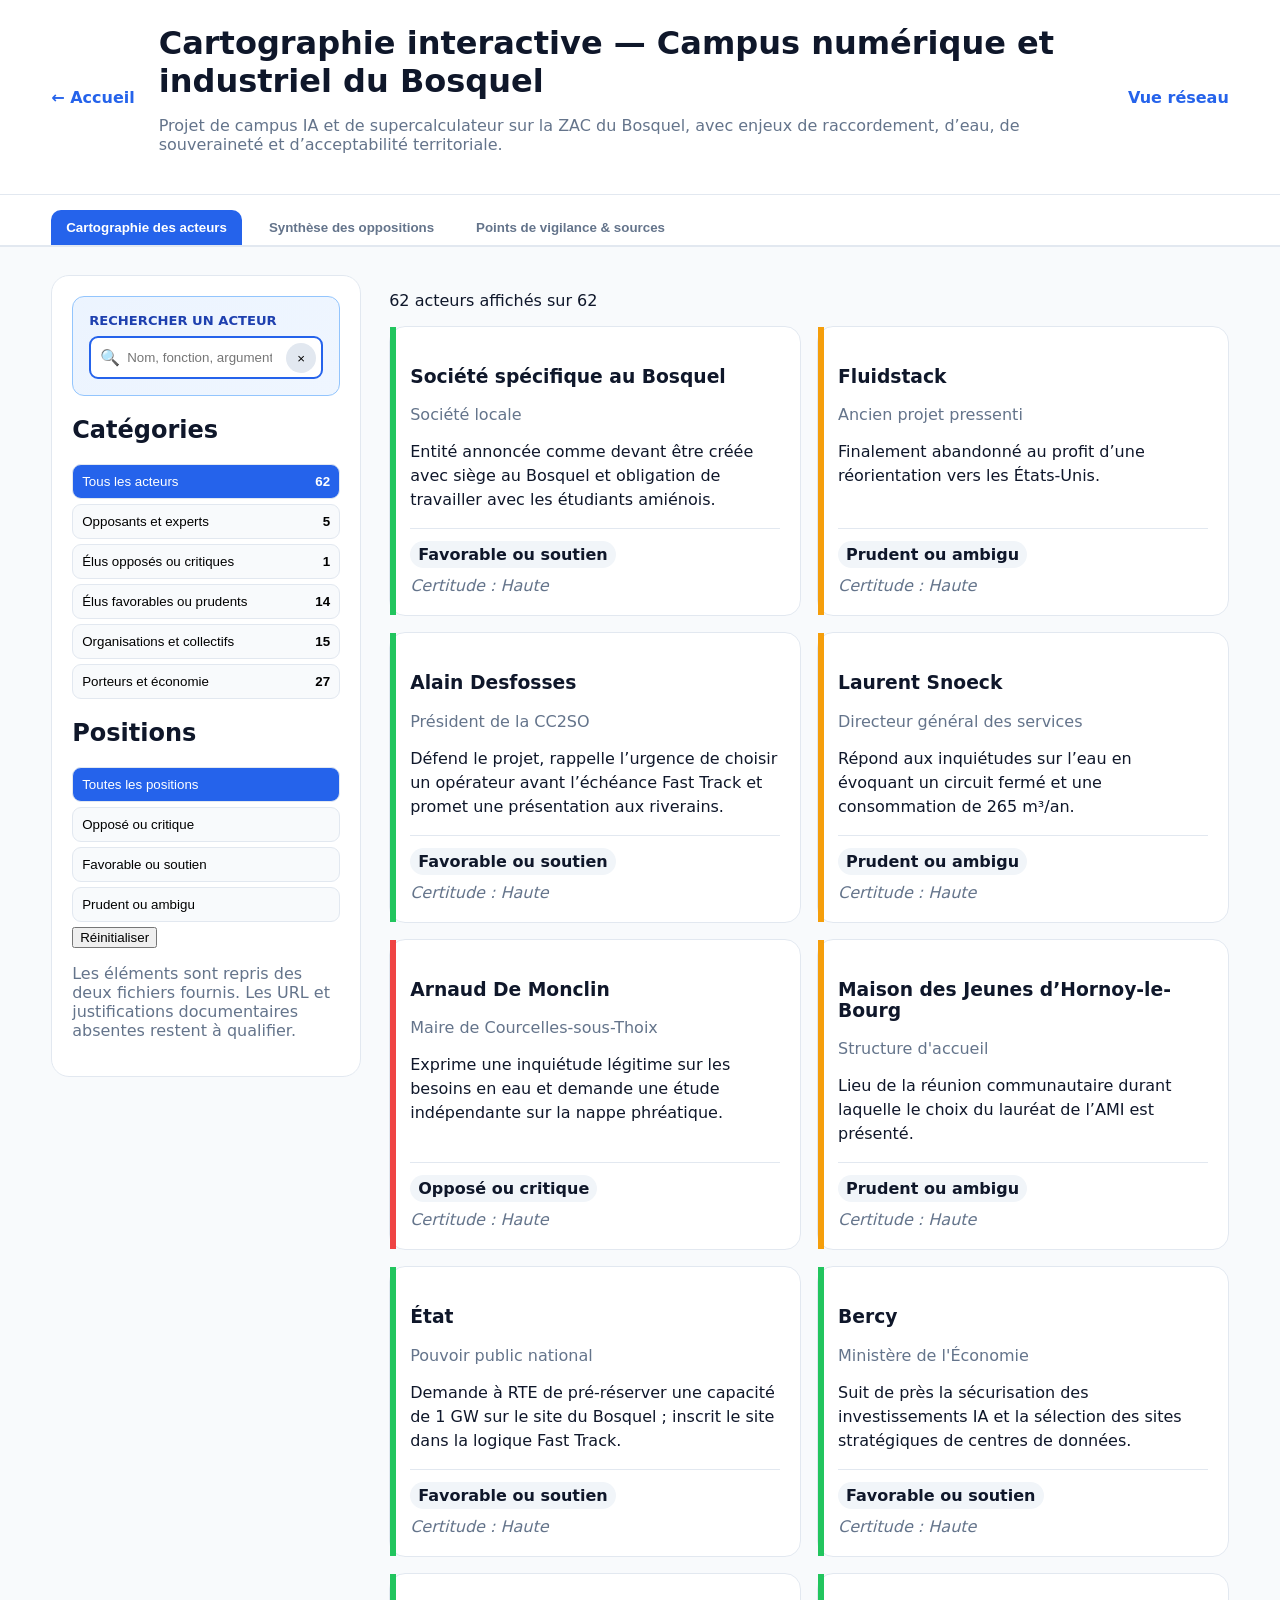
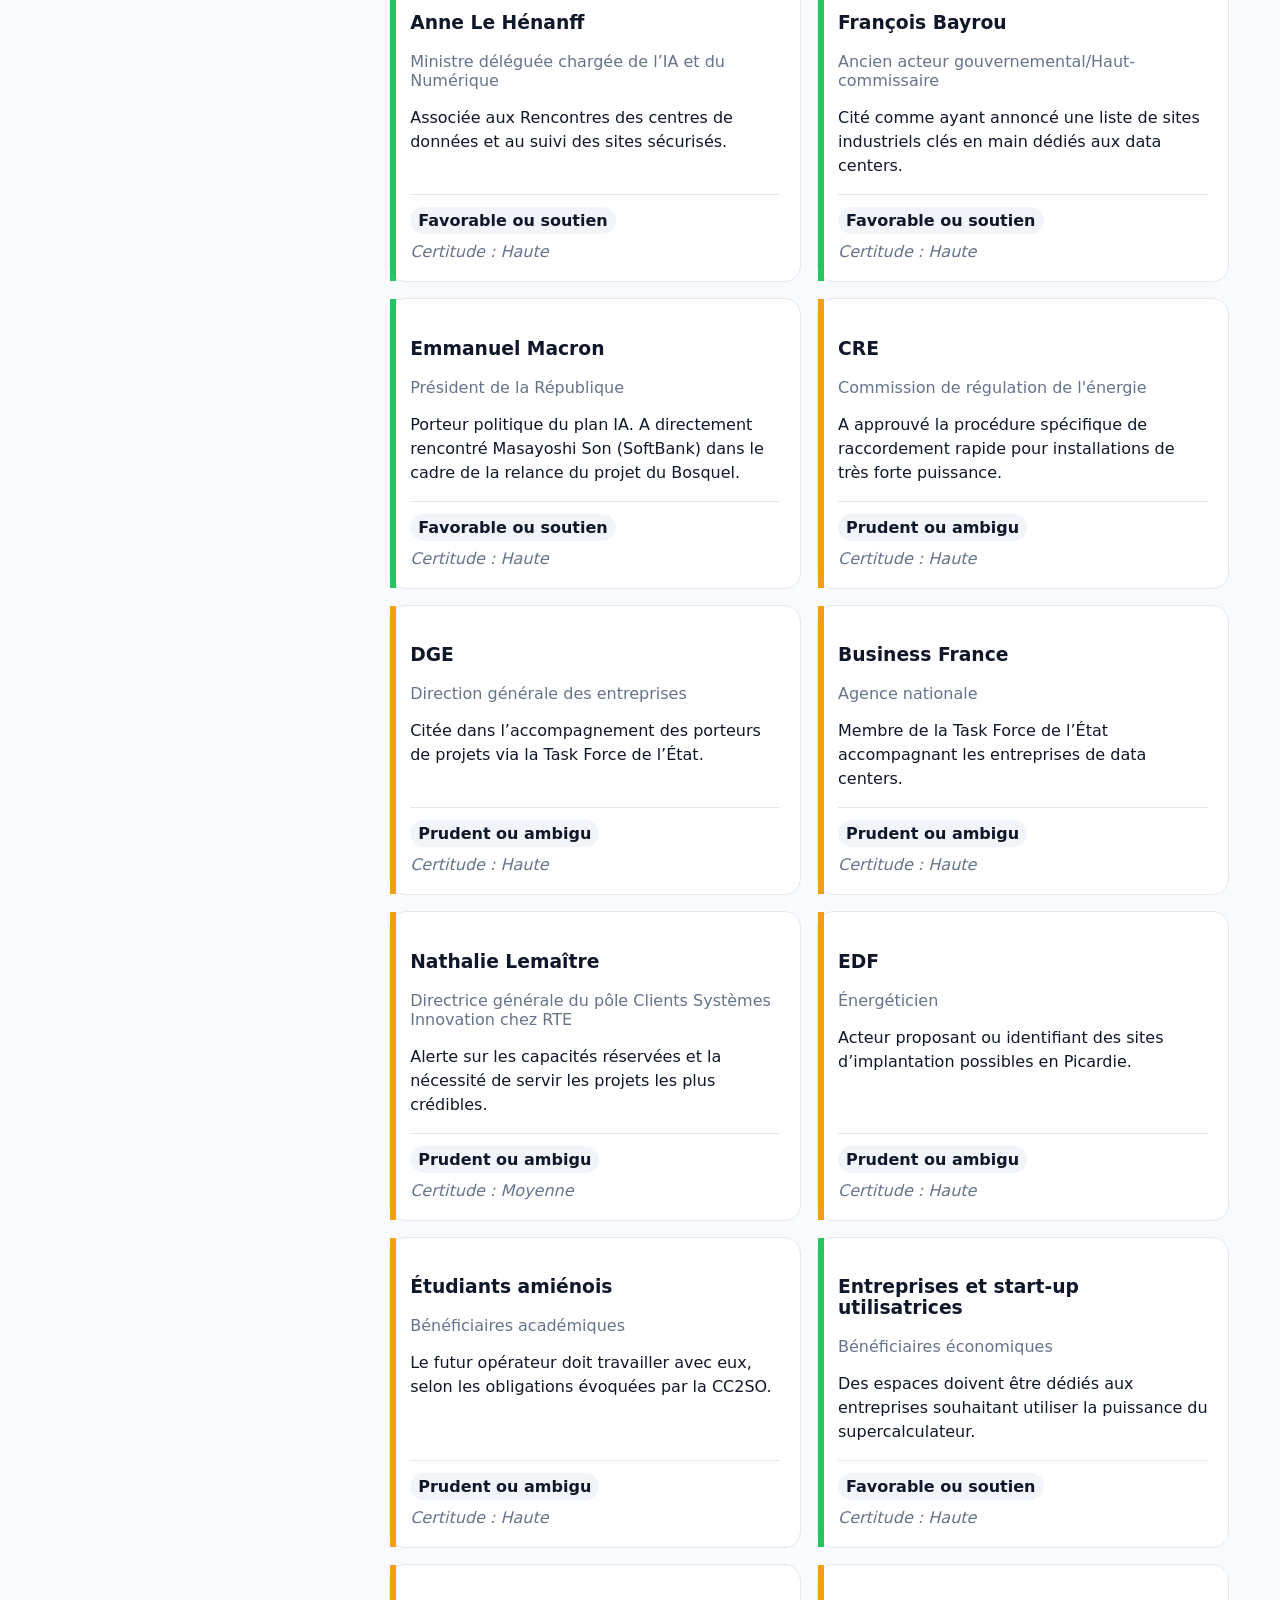
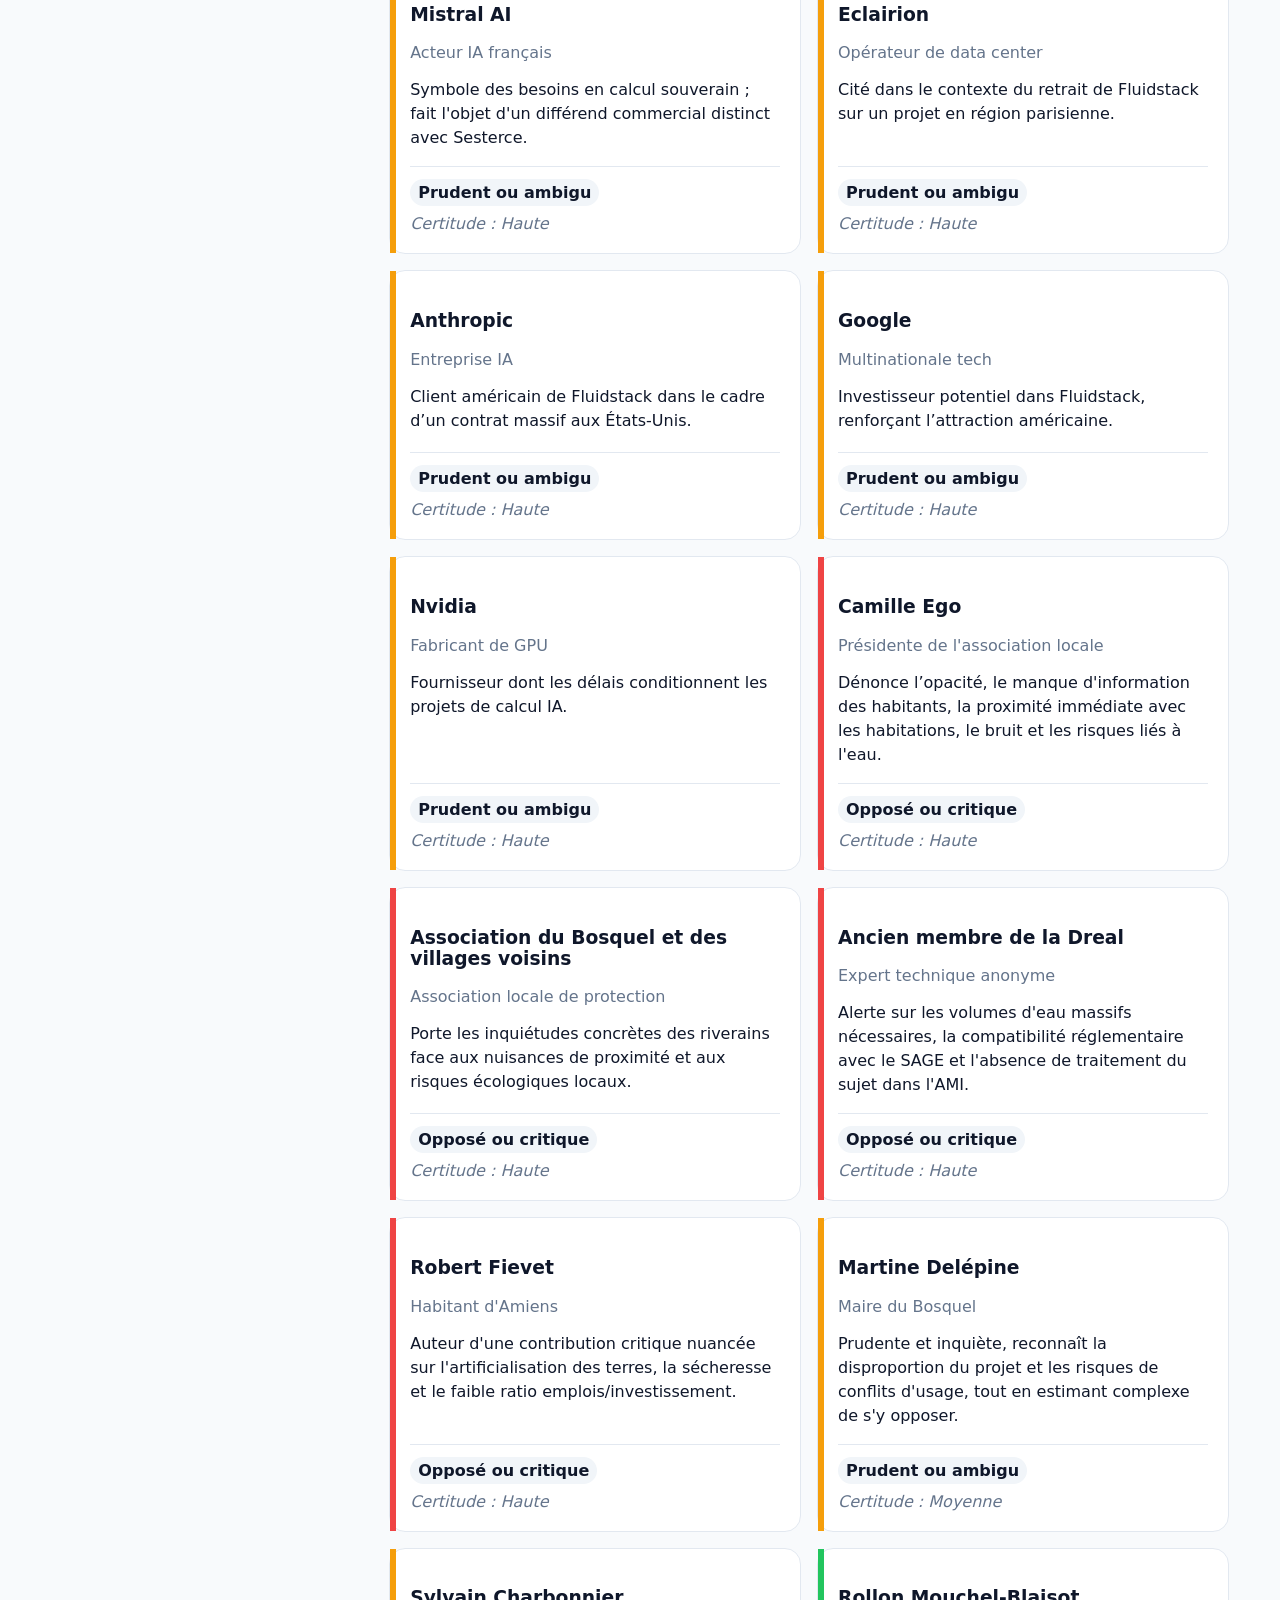
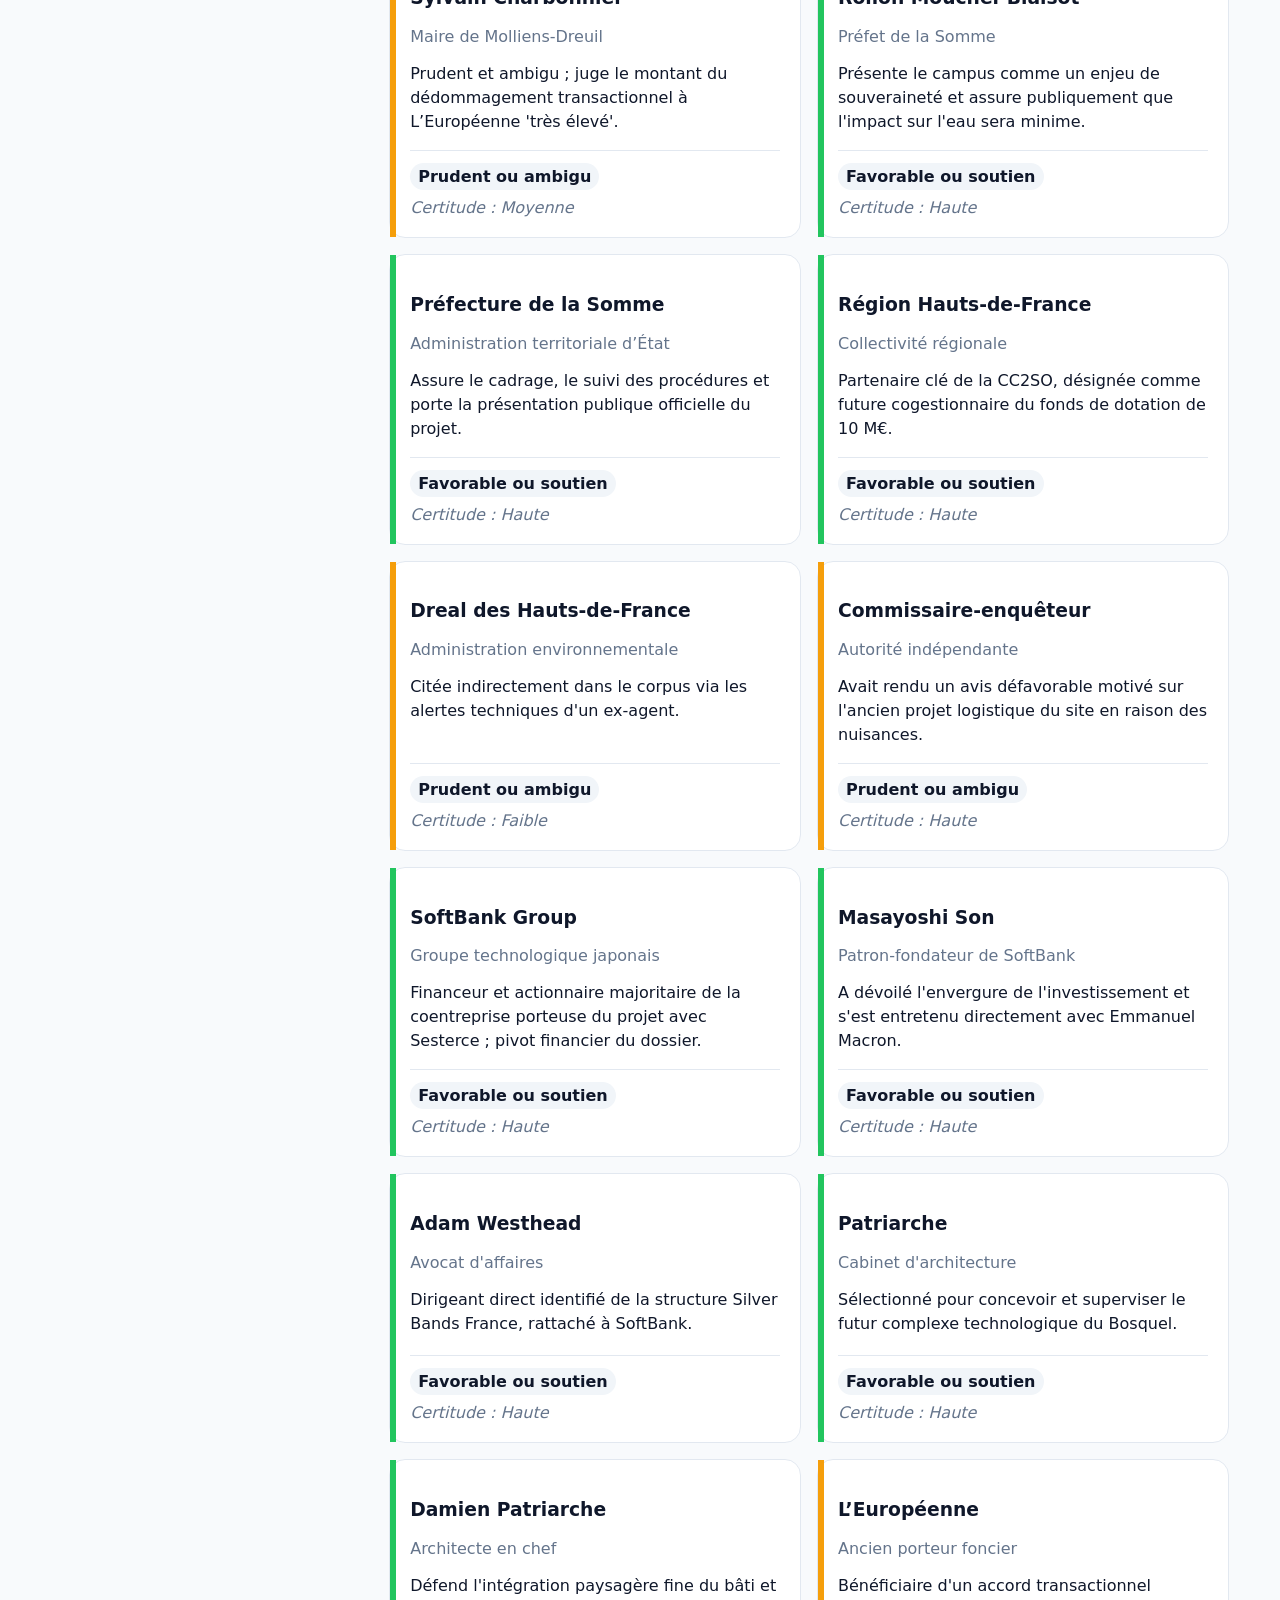
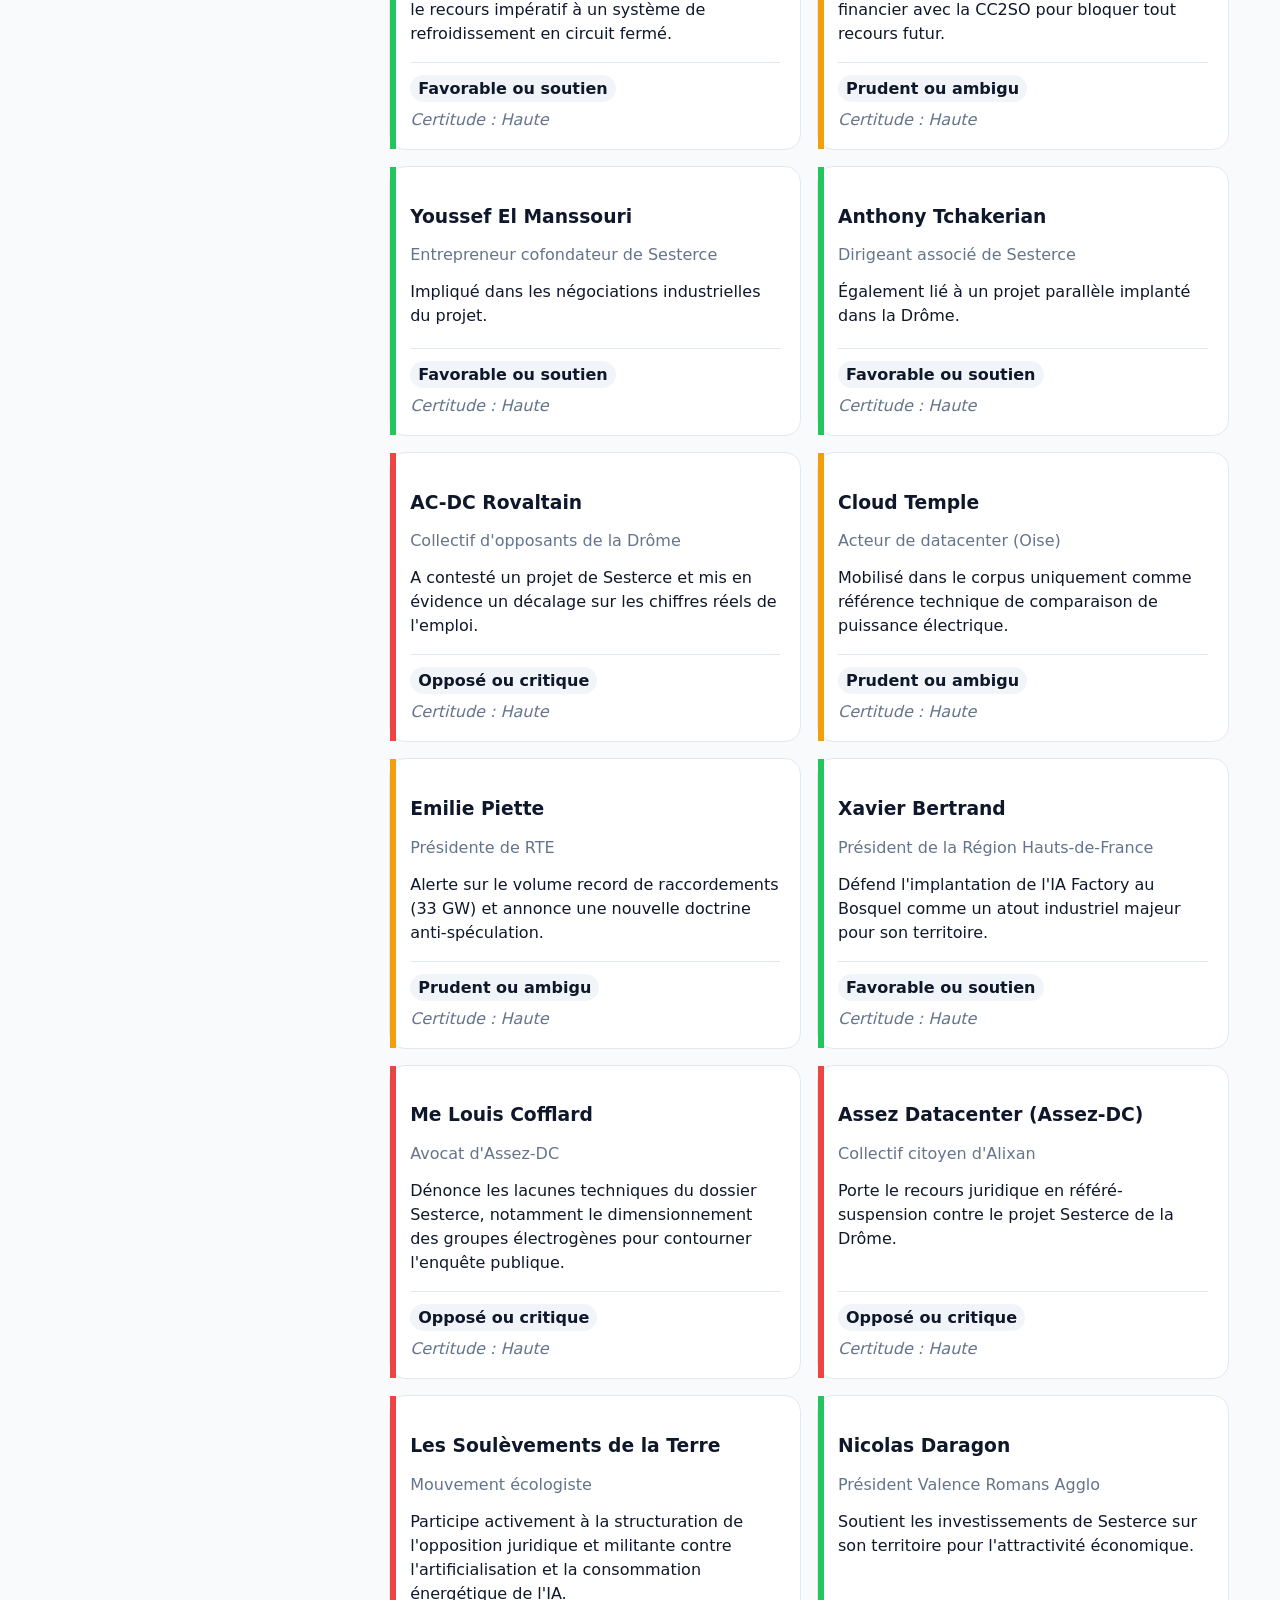
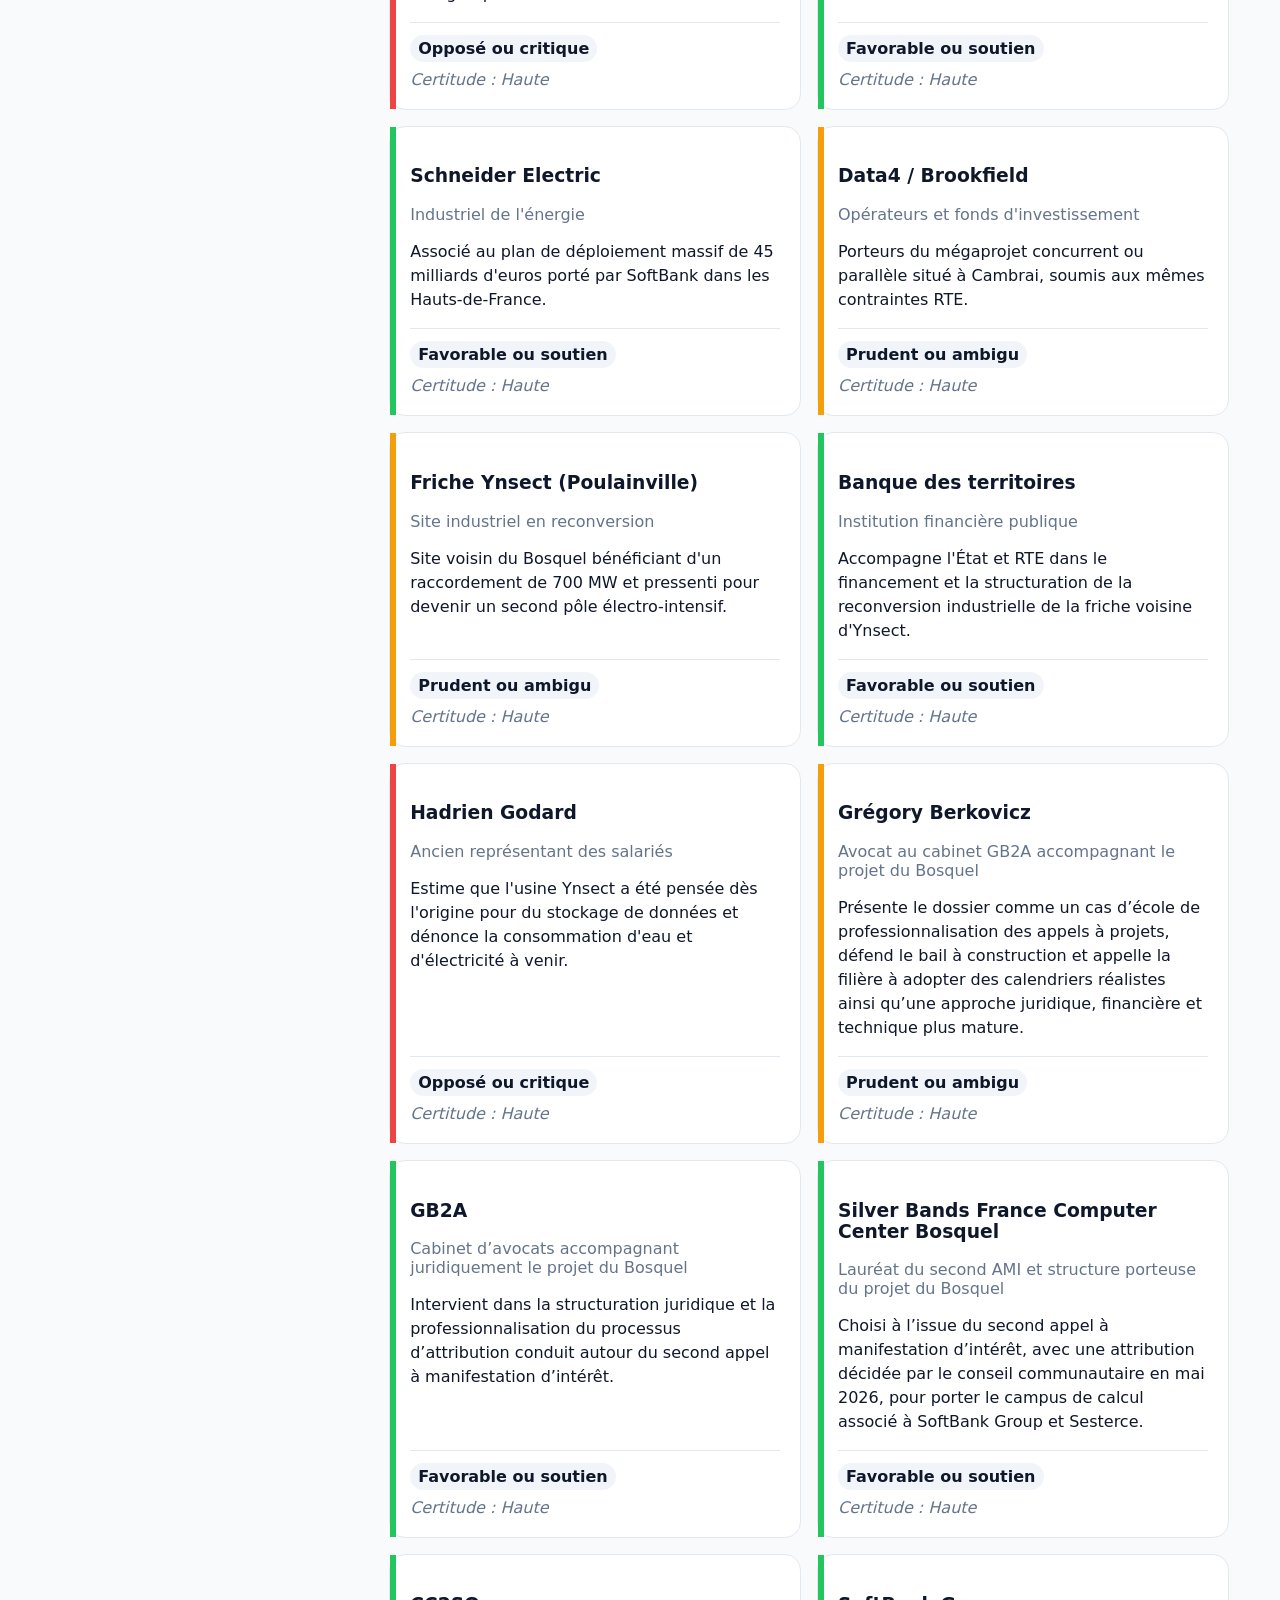
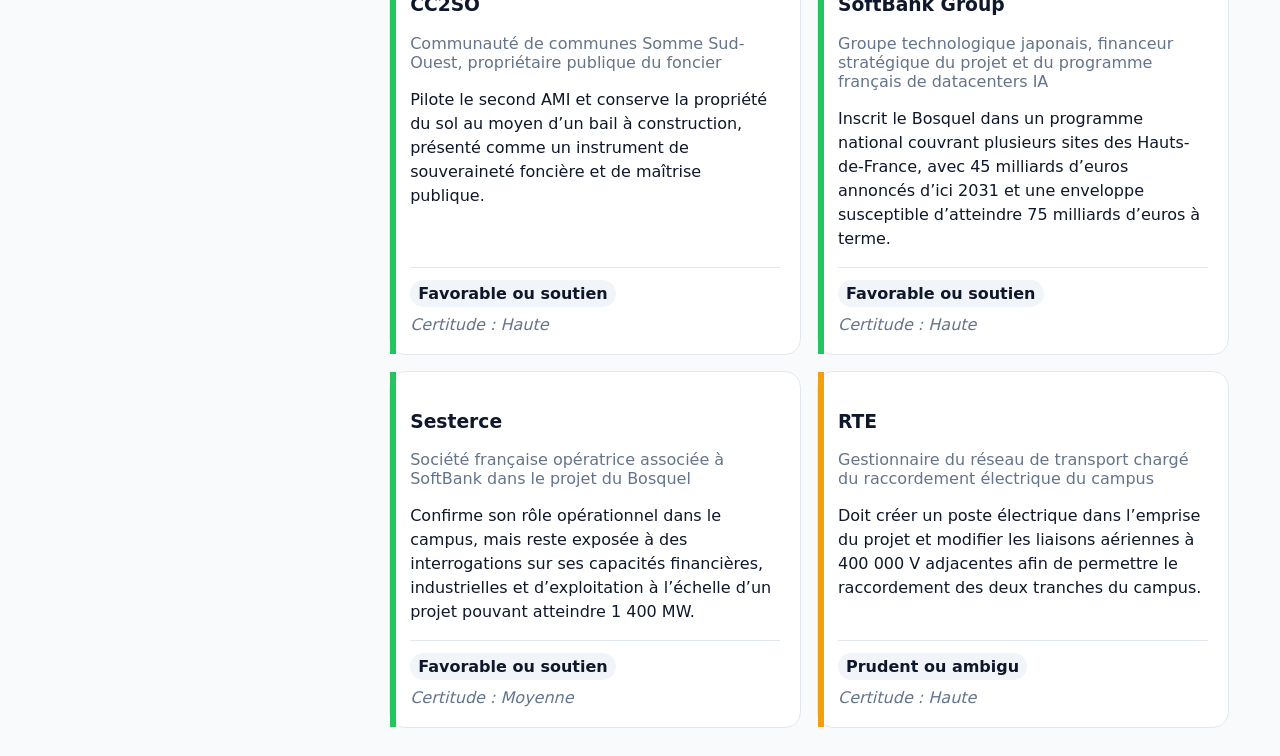
==== apps/cards/index.html @ 2c82b33a "Add files via upload" ====
<!doctype html><html lang="fr"><head><meta charset="utf-8"><meta name="viewport" content="width=device-width,initial-scale=1"><title>Cartes — Bosquel</title><link rel="stylesheet" href="../../assets/css/cards.css"></head><body><header><a href="../../">← Accueil</a><div><h1 id="title"></h1><p id="subtitle"></p></div><a href="../network/">Vue réseau</a></header><nav class="tabs"><button class="tab active" data-tab="carto">Cartographie des acteurs</button><button class="tab" data-tab="griefs">Synthèse des oppositions</button><button class="tab" data-tab="watch">Points de vigilance & sources</button></nav><main><section id="carto" class="pane active"><div class="layout"><aside><div class="searchbox"><label for="search">Rechercher un acteur</label><div class="searchwrap"><span>🔍</span><input id="search" type="search" placeholder="Nom, fonction, argument..."><button id="clear">×</button></div></div><h2>Catégories</h2><div id="categories"></div><h2>Positions</h2><div id="stances"></div><button id="reset">Réinitialiser</button><p id="notice"></p></aside><section><p id="count"></p><div id="grid" class="grid"></div></section></div></section><section id="griefs" class="pane"><div id="griefGrid" class="griefGrid"></div></section><section id="watch" class="pane"><article class="listCard"><h2>🔍 Points de vigilance majeurs</h2><ul id="vigilance"></ul></article><article class="listCard"><h2>📰 Médias et sources répertoriés</h2><ul id="sources"></ul></article></section></main><dialog id="dialog"><button class="close">×</button><div id="detail"></div></dialog><script type="module" src="../../assets/js/cards.js"></script></body></html>
---- assets/css/cards.css ----
:root{--blue:#2563eb;--border:#e2e8f0}*{box-sizing:border-box}body{margin:0;font-family:Inter,system-ui,sans-serif;background:#f8fafc;color:#0f172a}header{display:flex;align-items:center;gap:24px;padding:24px 4vw;background:white;border-bottom:1px solid var(--border)}header div{flex:1}header h1{margin:0}header p,.role,.muted,#notice{color:#64748b}header a{color:var(--blue);font-weight:700;text-decoration:none}.tabs{display:flex;gap:12px;padding:15px 4vw 0;background:white;border-bottom:2px solid var(--border)}.tab{border:0;background:none;padding:10px 15px;border-radius:10px 10px 0 0;color:#64748b;font-weight:700;cursor:pointer}.tab.active{background:var(--blue);color:white}.pane{display:none;padding:28px 4vw}.pane.active{display:block}.layout{display:grid;grid-template-columns:310px 1fr;gap:28px}aside{position:sticky;top:18px;align-self:start;background:white;border:1px solid var(--border);border-radius:18px;padding:20px}.searchbox{padding:16px;border:1px solid #93c5fd;border-radius:12px;background:linear-gradient(135deg,#dbeafe88,#eff6ff)}.searchbox label{display:block;color:#1e40af;font-weight:800;text-transform:uppercase;font-size:.82rem}.searchwrap{position:relative;margin-top:8px}.searchwrap span{position:absolute;left:11px;top:12px}.searchwrap input{width:100%;padding:12px 36px;border:2px solid var(--blue);border-radius:9px}.searchwrap button{position:absolute;right:7px;top:7px;border:0;background:#e2e8f0;border-radius:50%;width:30px;height:30px}.filter{width:100%;display:flex;justify-content:space-between;margin:5px 0;padding:9px;border:1px solid var(--border);background:#f8fafc;border-radius:9px}.filter.active{background:var(--blue);color:white}.grid{display:grid;grid-template-columns:repeat(auto-fill,minmax(270px,1fr));gap:16px}.card{position:relative;display:flex;flex-direction:column;background:white;border:1px solid var(--border);border-radius:16px;padding:20px;min-height:270px;cursor:pointer}.card:before{content:"";position:absolute;inset:0 auto 0 0;width:6px;background:var(--stance)}.position{flex:1;line-height:1.5}.footer{display:flex;flex-direction:column;align-items:flex-start;gap:8px;border-top:1px solid var(--border);padding-top:12px}.badge{padding:4px 8px;border-radius:99px;background:#f1f5f9;font-weight:800}.footer span:last-child{color:#64748b;font-style:italic}.griefGrid{display:grid;grid-template-columns:repeat(auto-fill,minmax(390px,1fr));gap:20px}.griefCard,.listCard{background:white;border:1px solid var(--border);border-radius:16px;padding:24px;box-shadow:0 8px 25px #0f172a0b}.listCard{margin-bottom:20px}.listCard li{margin:10px 0;line-height:1.5}dialog{width:min(780px,calc(100% - 28px));border:0;border-radius:20px;padding:28px}.close{float:right}.proof,.relation{padding:12px;margin:9px 0;background:#f8fafc;border-left:4px solid var(--blue);border-radius:8px}.proof small{display:block;color:#64748b}@media(max-width:850px){.layout{grid-template-columns:1fr}aside{position:static}.tabs{flex-wrap:wrap}.griefGrid{grid-template-columns:1fr}}
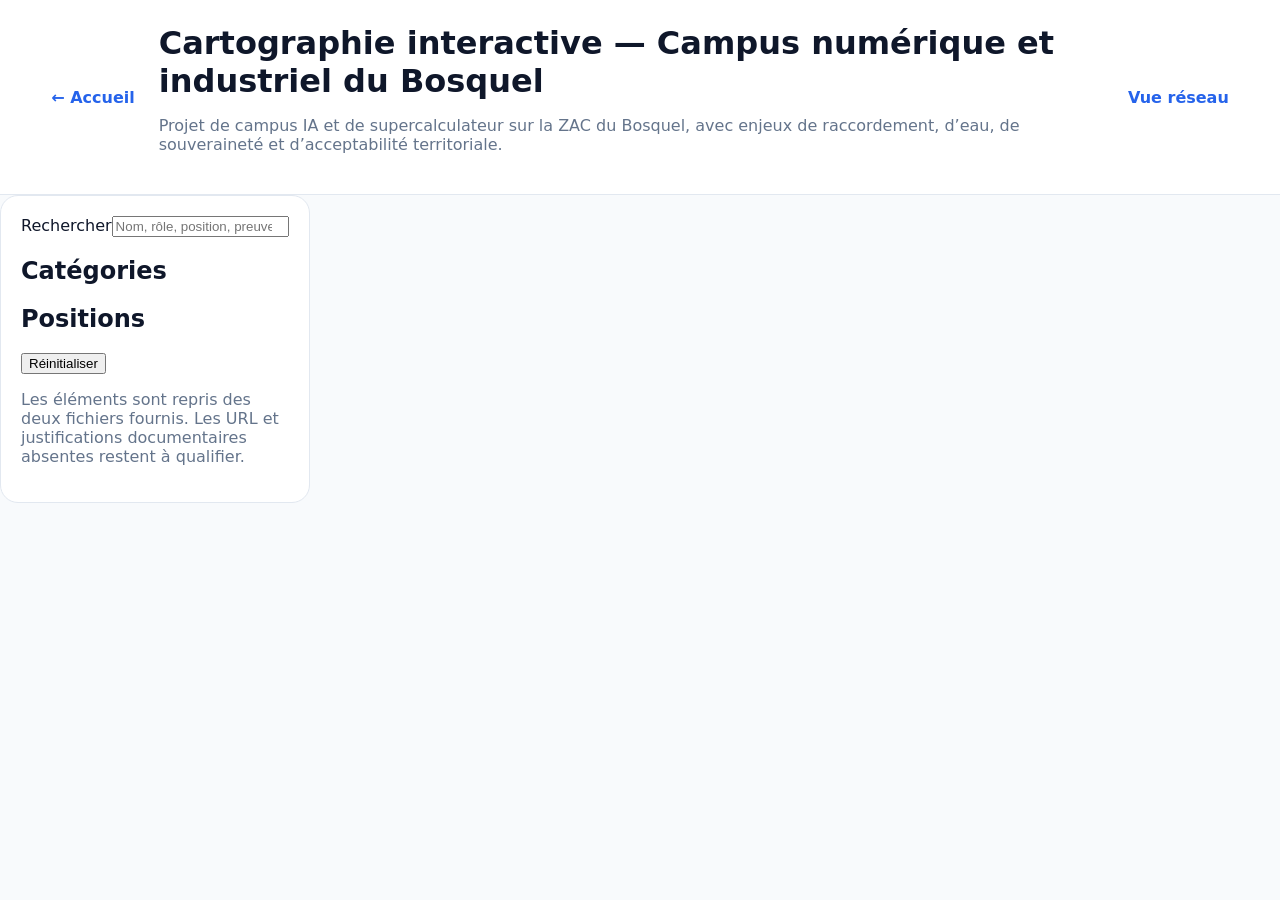
==== commit c921a49d: "Update index.html" ====
--- a/apps/cards/index.html
+++ b/apps/cards/index.html
@@ -1 +1 @@
-<!doctype html><html lang="fr"><head><meta charset="utf-8"><meta name="viewport" content="width=device-width,initial-scale=1"><title>Cartes — Bosquel</title><link rel="stylesheet" href="../../assets/css/cards.css"></head><body><header><a href="../../">← Accueil</a><div><h1 id="title"></h1><p id="subtitle"></p></div><a href="../network/">Vue réseau</a></header><nav class="tabs"><button class="tab active" data-tab="carto">Cartographie des acteurs</button><button class="tab" data-tab="griefs">Synthèse des oppositions</button><button class="tab" data-tab="watch">Points de vigilance & sources</button></nav><main><section id="carto" class="pane active"><div class="layout"><aside><div class="searchbox"><label for="search">Rechercher un acteur</label><div class="searchwrap"><span>🔍</span><input id="search" type="search" placeholder="Nom, fonction, argument..."><button id="clear">×</button></div></div><h2>Catégories</h2><div id="categories"></div><h2>Positions</h2><div id="stances"></div><button id="reset">Réinitialiser</button><p id="notice"></p></aside><section><p id="count"></p><div id="grid" class="grid"></div></section></div></section><section id="griefs" class="pane"><div id="griefGrid" class="griefGrid"></div></section><section id="watch" class="pane"><article class="listCard"><h2>🔍 Points de vigilance majeurs</h2><ul id="vigilance"></ul></article><article class="listCard"><h2>📰 Médias et sources répertoriés</h2><ul id="sources"></ul></article></section></main><dialog id="dialog"><button class="close">×</button><div id="detail"></div></dialog><script type="module" src="../../assets/js/cards.js"></script></body></html>
+<!doctype html><html lang="fr"><head><meta charset="utf-8"><meta name="viewport" content="width=device-width,initial-scale=1"><title>Vue en cartes — Bosquel</title><link rel="stylesheet" href="../../assets/css/cards.css"></head><body><header><a href="../../">← Accueil</a><div><h1 id="title"></h1><p id="subtitle"></p></div><a class="switch" href="../network/">Vue réseau</a></header><main class="layout"><aside><label>Rechercher<input id="search" type="search" placeholder="Nom, rôle, position, preuve"></label><section><h2>Catégories</h2><div id="categories"></div></section><section><h2>Positions</h2><div id="stances"></div></section><button id="reset">Réinitialiser</button><p class="data-notice" id="notice"></p></aside><section><p id="count"></p><div id="grid" class="grid"></div></section></main><dialog id="dialog"><button class="close" aria-label="Fermer">×</button><div id="detail"></div></dialog><script type="module" src="../../assets/js/cards.js"></script></body></html>
